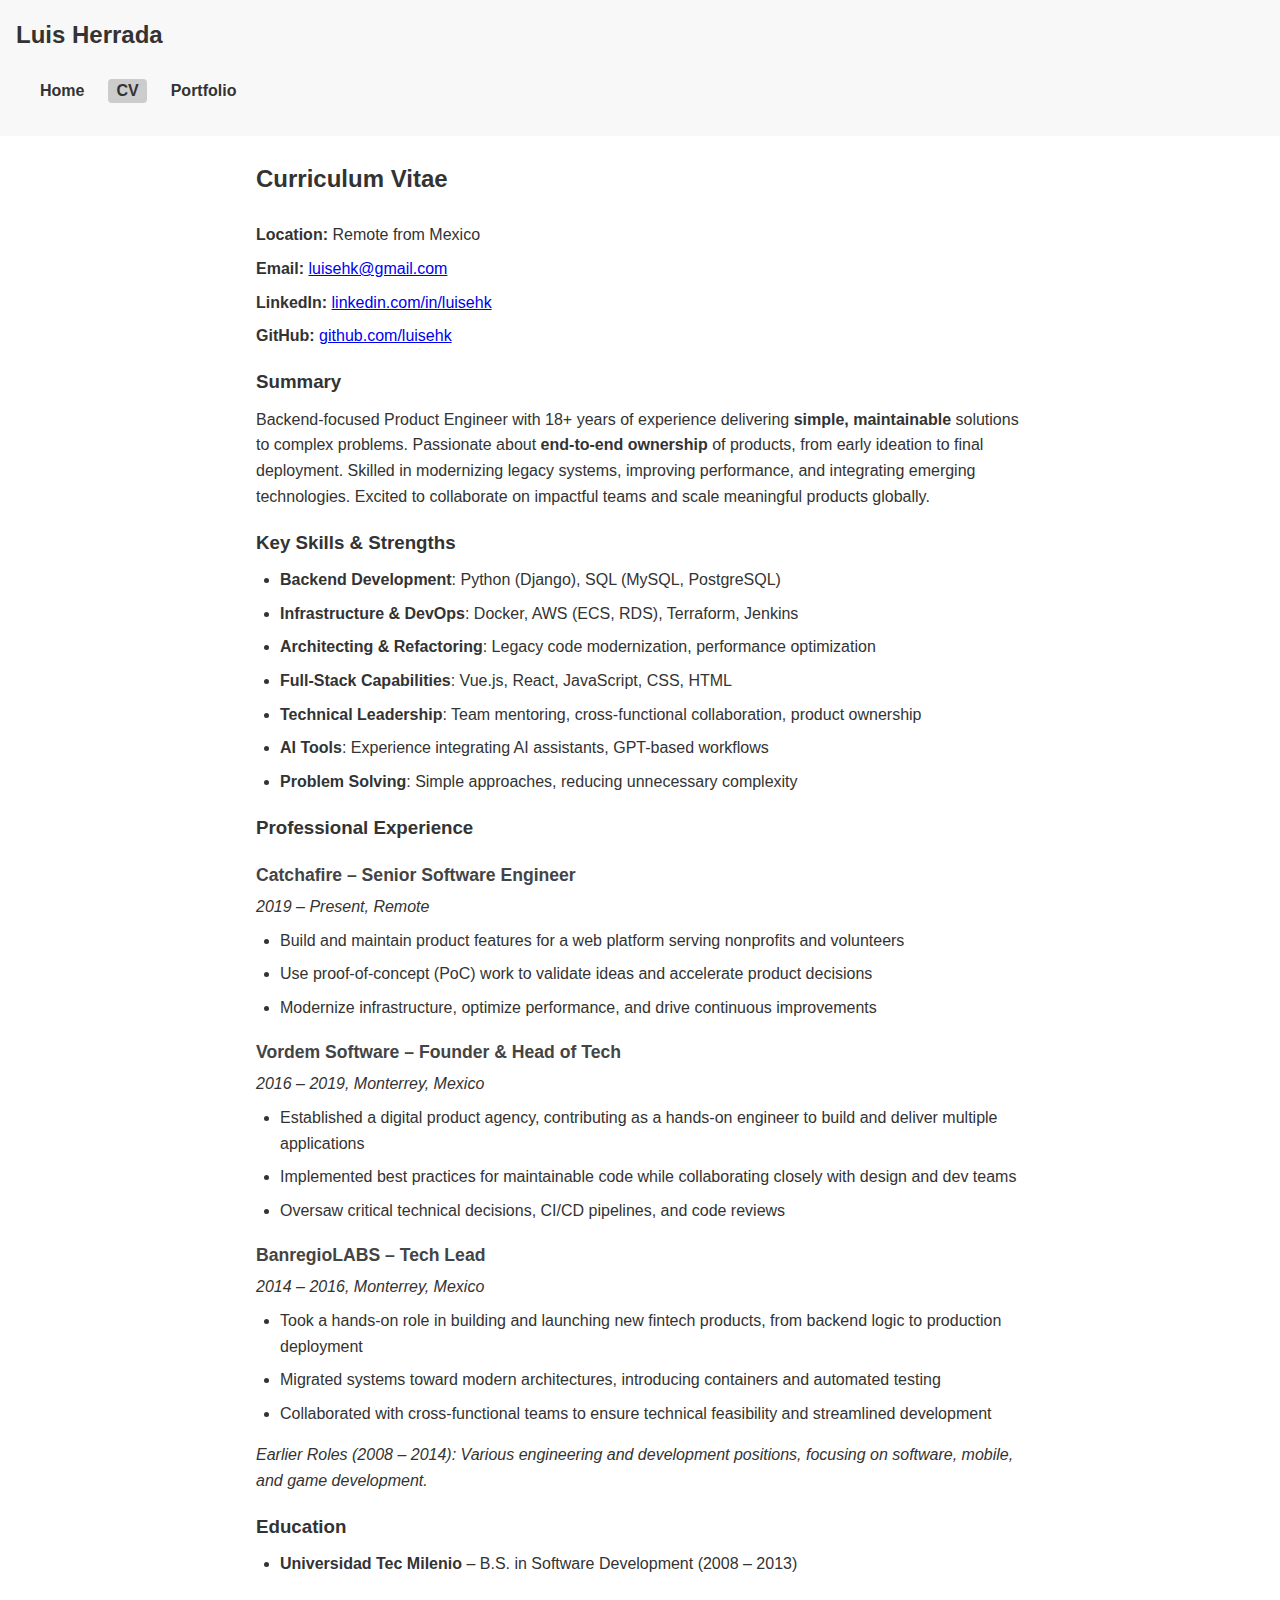
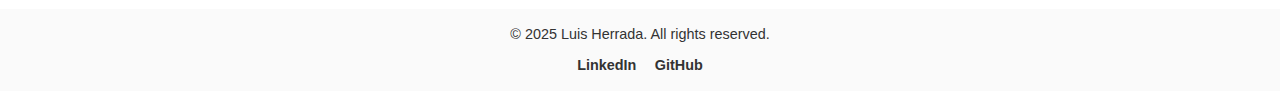
==== cv.html @ 1f3eb452 "first version" ====
<!DOCTYPE html>
<html lang="en">
<head>
  <meta charset="UTF-8" />
  <meta name="viewport" content="width=device-width, initial-scale=1.0"/>
  <title>Luis Herrada | CV</title>
  <link rel="stylesheet" href="style.css" />
</head>
<body>
  <header>
    <h1 class="site-title">Luis Herrada</h1>
    <nav>
      <ul>
        <li><a href="index.html">Home</a></li>
        <li><a href="cv.html" class="active">CV</a></li>
        <li><a href="portfolio.html">Portfolio</a></li>
      </ul>
    </nav>
  </header>

  <main>
    <section class="cv-content">
      <h2>Curriculum Vitae</h2>
      <p><strong>Location:</strong> Remote from Mexico</p>
      <p><strong>Email:</strong> <a href="mailto:luisehk@gmail.com">luisehk@gmail.com</a></p>
      <p><strong>LinkedIn:</strong> <a href="https://www.linkedin.com/in/luisehk" target="_blank">linkedin.com/in/luisehk</a></p>
      <p><strong>GitHub:</strong> <a href="https://github.com/luisehk" target="_blank">github.com/luisehk</a></p>

      <!-- Summary -->
      <h3>Summary</h3>
      <p>
        Backend-focused Product Engineer with 18+ years of experience delivering
        <strong>simple, maintainable</strong> solutions to complex problems.
        Passionate about <strong>end-to-end ownership</strong> of products, from early
        ideation to final deployment. Skilled in modernizing legacy systems,
        improving performance, and integrating emerging technologies. Excited to
        collaborate on impactful teams and scale meaningful products globally.
      </p>

      <!-- Key Skills & Strengths (Restored) -->
      <h3>Key Skills & Strengths</h3>
      <ul>
        <li><strong>Backend Development</strong>: Python (Django), SQL (MySQL, PostgreSQL)</li>
        <li><strong>Infrastructure & DevOps</strong>: Docker, AWS (ECS, RDS), Terraform, Jenkins</li>
        <li><strong>Architecting & Refactoring</strong>: Legacy code modernization, performance optimization</li>
        <li><strong>Full-Stack Capabilities</strong>: Vue.js, React, JavaScript, CSS, HTML</li>
        <li><strong>Technical Leadership</strong>: Team mentoring, cross-functional collaboration, product ownership</li>
        <li><strong>AI Tools</strong>: Experience integrating AI assistants, GPT-based workflows</li>
        <li><strong>Problem Solving</strong>: Simple approaches, reducing unnecessary complexity</li>
      </ul>

      <!-- Professional Experience (Minimalist) -->
      <h3>Professional Experience</h3>

      <h4>Catchafire – Senior Software Engineer</h4>
      <p><em>2019 – Present, Remote</em></p>
      <ul>
        <li>Build and maintain product features for a web platform serving nonprofits and volunteers</li>
        <li>Use proof-of-concept (PoC) work to validate ideas and accelerate product decisions</li>
        <li>Modernize infrastructure, optimize performance, and drive continuous improvements</li>
      </ul>

      <h4>Vordem Software – Founder &amp; Head of Tech</h4>
      <p><em>2016 – 2019, Monterrey, Mexico</em></p>
      <ul>
        <li>
          Established a digital product agency, contributing as a hands-on engineer 
          to build and deliver multiple applications
        </li>
        <li>
          Implemented best practices for maintainable code while collaborating 
          closely with design and dev teams
        </li>
        <li>
          Oversaw critical technical decisions, CI/CD pipelines, and code reviews
        </li>
      </ul>

      <h4>BanregioLABS – Tech Lead</h4>
      <p><em>2014 – 2016, Monterrey, Mexico</em></p>
      <ul>
        <li>
          Took a hands-on role in building and launching new fintech products, from 
          backend logic to production deployment
        </li>
        <li>
          Migrated systems toward modern architectures, introducing containers and 
          automated testing
        </li>
        <li>
          Collaborated with cross-functional teams to ensure technical feasibility and 
          streamlined development
        </li>
      </ul>

      <p>
        <em>
          Earlier Roles (2008 – 2014): Various engineering and development positions,
          focusing on software, mobile, and game development.
        </em>
      </p>

      <!-- Education -->
      <h3>Education</h3>
      <ul>
        <li>
          <strong>Universidad Tec Milenio</strong> – B.S. in Software Development (2008 – 2013)
        </li>
      </ul>
    </section>
  </main>

  <footer>
    <p>&copy; 2025 Luis Herrada. All rights reserved.</p>

		<div class="social-links">
			<a href="https://www.linkedin.com/in/luisehk" target="_blank">LinkedIn</a>
			<a href="https://github.com/luisehk" target="_blank">GitHub</a>
		</div>
  </footer>
</body>
</html>
---- style.css ----
/* Global resets & font styles */
* {
  margin: 0;
  padding: 0;
  box-sizing: border-box;
}

body {
  font-family: "Arial", sans-serif;
  color: #333;
  background: #fff;
  line-height: 1.6;
}

header, nav, footer {
  background: #f8f8f8;
  padding: 1em;
}

.site-title {
  font-size: 1.5rem;
  margin-bottom: 0.5rem;
}

nav ul {
  display: flex;
  list-style: none;
  gap: 1em;
}

nav a {
  text-decoration: none;
  color: #333;
  font-weight: bold;
  padding: 0.2em 0.5em;
}

nav a:hover {
  background: #ddd;
  border-radius: 4px;
}

.active {
  background: #ccc;
  border-radius: 4px;
}

main {
  margin: 1.5em auto;
  max-width: 800px;
  padding: 0 1em;
}

h1, h2 {
  margin-bottom: 1em;
}

section {
  margin-bottom: 2em;
}

.interests ul, .portfolio ul, .cv-content ul {
  list-style: disc;
  margin-left: 1.5em;
  margin-bottom: 1em;
}

.cta {
  margin-top: 2em;
  text-align: center;
}

.button {
  display: inline-block;
  padding: 0.7em 1.2em;
  background: #333;
  color: #fff;
  text-decoration: none;
  border-radius: 4px;
}

.button:hover {
  background: #555;
}

footer {
  text-align: center;
  font-size: 0.9rem;
  padding: 1em 0;
  background: #FAFAFA; /* If you’re using a light gray or near-white background */
}

.social-links {
  margin-top: 0.5em;
}

.social-links a {
  margin: 0 0.5em;
  text-decoration: none;
  color: #333; /* Or your accent color, e.g., #009688 */
  font-weight: bold;
}

.social-links a:hover {
  color: #009688; /* Hover state can match your accent color */
}

/* Profile pic styling (Home page) */
.profile-pic {
  max-width: 150px;
  border-radius: 50%;
  display: block;
  margin: 0 auto 1em;
}

/* Portfolio gallery */
.gallery {
  display: grid;
  grid-template-columns: repeat(auto-fill, minmax(250px, 1fr));
  gap: 1em;
  margin-top: 1em;
}

.screenshot {
  border: 1px solid #ccc;
  padding: 1em;
  background-color: #fafafa;
  border-radius: 4px;
  transition: box-shadow 0.2s ease-in-out;
}

.screenshot:hover {
  box-shadow: 0 2px 8px rgba(0, 0, 0, 0.1);
}

.screenshot img {
  width: 100%;
  height: auto;
  display: block;
  margin-bottom: 0.5em;
  border-radius: 4px;
}

.screenshot h3 {
  margin-bottom: 0.3em;
  font-size: 1.1rem;
  color: #333;
}

.screenshot p {
  font-size: 0.95rem;
  line-height: 1.4;
}

/* CV Content */
.cv-content h2 {
  margin-top: 0;
  margin-bottom: 1em;
}

.cv-content h3 {
  margin-top: 1em;
  margin-bottom: 0.5em;
}

.cv-content h4 {
  margin-top: 1em;
  margin-bottom: 0.3em;
  font-size: 1.1rem;
  color: #444;
}

.cv-content p, .cv-content li {
  margin-bottom: 0.5em;
}
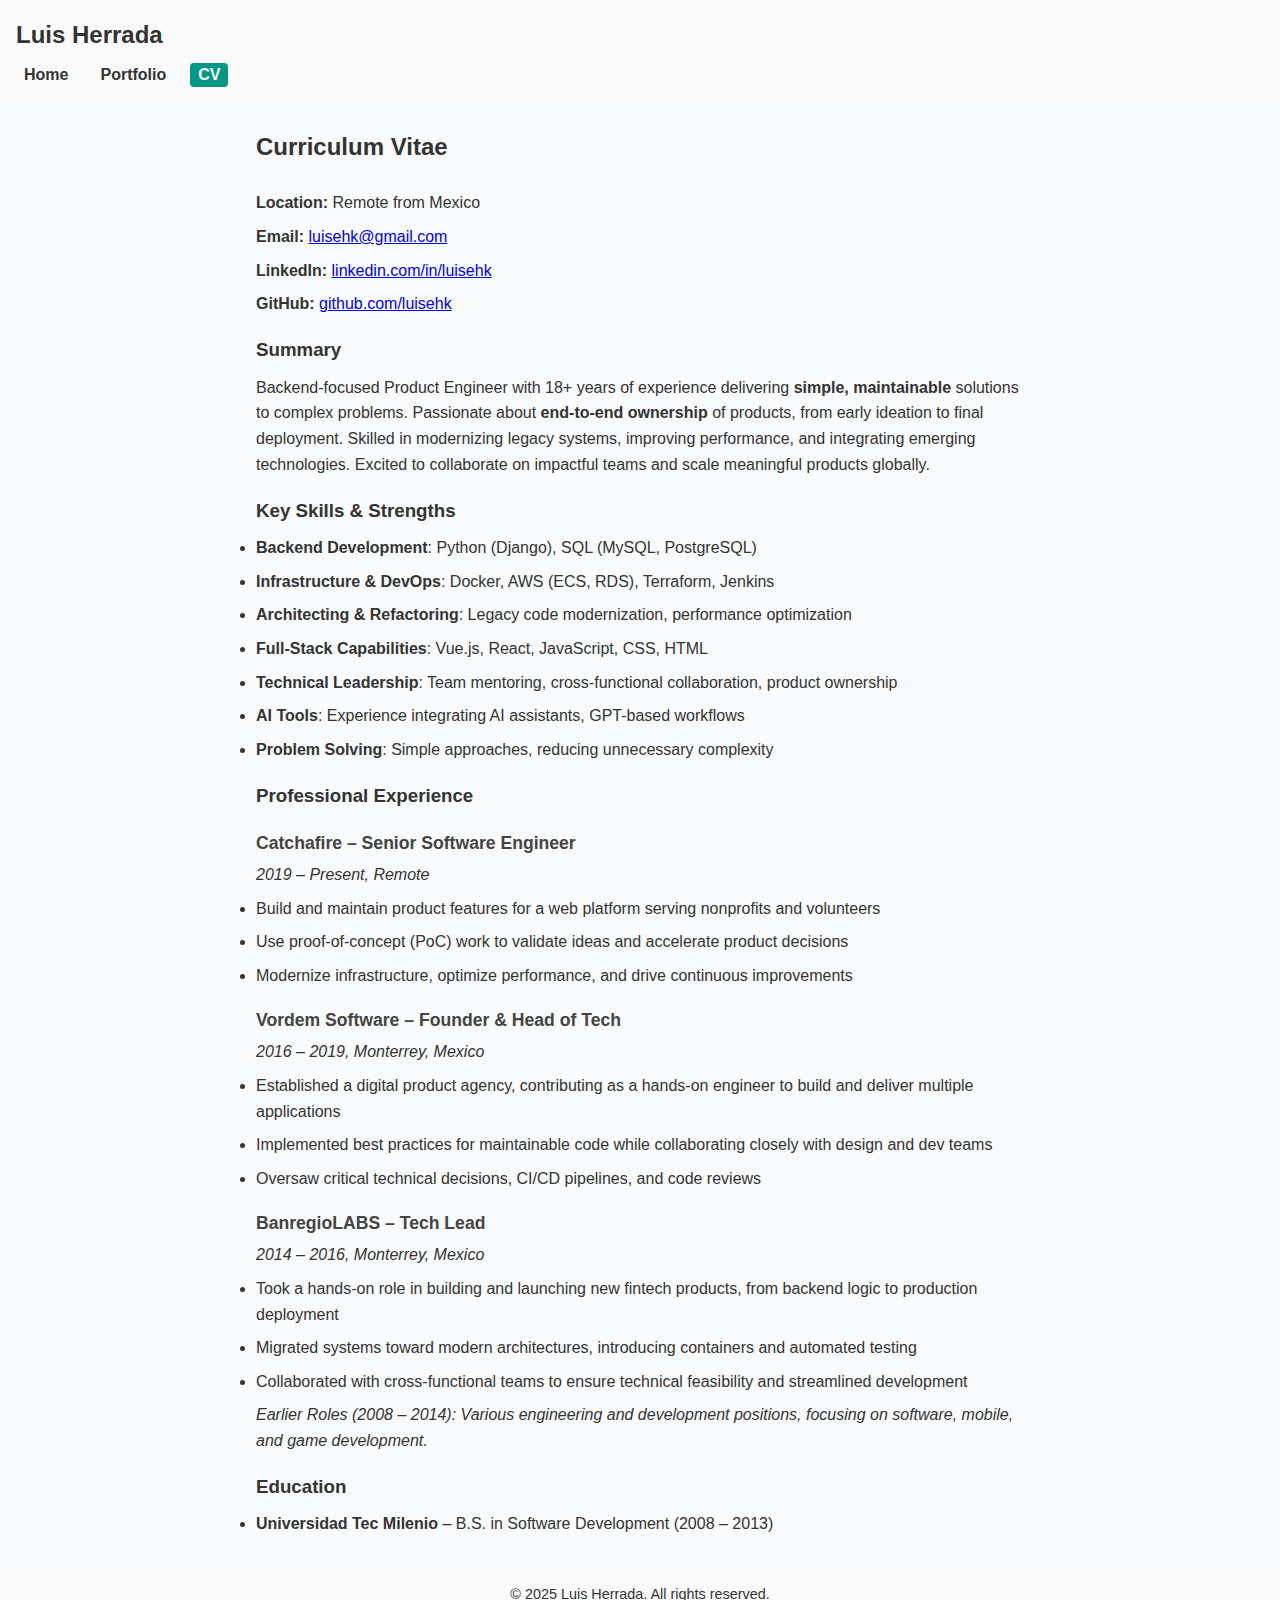
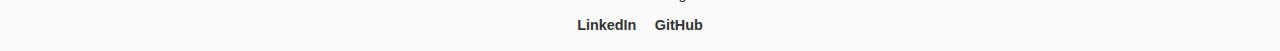
==== commit c6ac24dd: "portfolio is working" ====
--- a/cv.html
+++ b/cv.html
@@ -12,8 +12,8 @@
     <nav>
       <ul>
         <li><a href="index.html">Home</a></li>
+        <li><a href="portfolio.html">Portfolio</a></li>
         <li><a href="cv.html" class="active">CV</a></li>
-        <li><a href="portfolio.html">Portfolio</a></li>
       </ul>
     </nav>
   </header>
--- a/style.css
+++ b/style.css
@@ -1,4 +1,4 @@
-/* Global resets & font styles */
+/* GLOBAL RESETS & BODY */
 * {
   margin: 0;
   padding: 0;
@@ -7,13 +7,20 @@
 
 body {
   font-family: "Arial", sans-serif;
-  color: #333;
-  background: #fff;
+  background: #F9FAFB;  /* near-white background */
+  color: #333;
   line-height: 1.6;
 }
 
-header, nav, footer {
-  background: #f8f8f8;
+img {
+  display: block;
+  max-width: 100%;
+  height: auto;
+}
+
+/* HEADER & NAV */
+header, footer {
+  background: #FAFAFA;
   padding: 1em;
 }
 
@@ -33,18 +40,22 @@
   color: #333;
   font-weight: bold;
   padding: 0.2em 0.5em;
+  transition: background 0.2s ease;
 }
 
 nav a:hover {
-  background: #ddd;
+  background: #009688; /* teal */
+  color: #fff;
   border-radius: 4px;
 }
 
 .active {
-  background: #ccc;
-  border-radius: 4px;
-}
-
+  background: #009688;
+  color: #fff;
+  border-radius: 4px;
+}
+
+/* MAIN CONTENT WRAPPER */
 main {
   margin: 1.5em auto;
   max-width: 800px;
@@ -59,53 +70,7 @@
   margin-bottom: 2em;
 }
 
-.interests ul, .portfolio ul, .cv-content ul {
-  list-style: disc;
-  margin-left: 1.5em;
-  margin-bottom: 1em;
-}
-
-.cta {
-  margin-top: 2em;
-  text-align: center;
-}
-
-.button {
-  display: inline-block;
-  padding: 0.7em 1.2em;
-  background: #333;
-  color: #fff;
-  text-decoration: none;
-  border-radius: 4px;
-}
-
-.button:hover {
-  background: #555;
-}
-
-footer {
-  text-align: center;
-  font-size: 0.9rem;
-  padding: 1em 0;
-  background: #FAFAFA; /* If you’re using a light gray or near-white background */
-}
-
-.social-links {
-  margin-top: 0.5em;
-}
-
-.social-links a {
-  margin: 0 0.5em;
-  text-decoration: none;
-  color: #333; /* Or your accent color, e.g., #009688 */
-  font-weight: bold;
-}
-
-.social-links a:hover {
-  color: #009688; /* Hover state can match your accent color */
-}
-
-/* Profile pic styling (Home page) */
+/* PROFILE PIC (HOME PAGE) */
 .profile-pic {
   max-width: 150px;
   border-radius: 50%;
@@ -113,7 +78,67 @@
   margin: 0 auto 1em;
 }
 
-/* Portfolio gallery */
+/* BUTTON */
+.button {
+  display: inline-block;
+  padding: 0.7em 1.2em;
+  background: #009688; /* teal */
+  color: #fff;
+  text-decoration: none;
+  border-radius: 4px;
+  transition: background 0.2s ease;
+}
+
+.button:hover {
+  background: #FF6B6B; /* coral */
+  color: #fff;
+}
+
+/* FOOTER */
+footer {
+  text-align: center;
+  font-size: 0.9rem;
+  padding: 1em 0;
+}
+
+.social-links {
+  margin-top: 0.5em;
+}
+
+.social-links a {
+  margin: 0 0.5em;
+  text-decoration: none;
+  color: #333;
+  font-weight: bold;
+}
+.social-links a:hover {
+  color: #009688;
+}
+
+/* CV PAGE */
+.cv-content h2 {
+  margin-top: 0;
+  margin-bottom: 1em;
+}
+
+.cv-content h3 {
+  margin-top: 1em;
+  margin-bottom: 0.5em;
+}
+
+.cv-content h4 {
+  margin-top: 1em;
+  margin-bottom: 0.3em;
+  font-size: 1.1rem;
+  color: #444;
+}
+
+.cv-content p,
+.cv-content li {
+  margin-bottom: 0.5em;
+}
+
+/* PORTFOLIO GALLERY */
 .gallery {
   display: grid;
   grid-template-columns: repeat(auto-fill, minmax(250px, 1fr));
@@ -122,9 +147,9 @@
 }
 
 .screenshot {
-  border: 1px solid #ccc;
+  border: 1px solid #ddd;
+  background-color: #fafafa;
   padding: 1em;
-  background-color: #fafafa;
   border-radius: 4px;
   transition: box-shadow 0.2s ease-in-out;
 }
@@ -133,15 +158,8 @@
   box-shadow: 0 2px 8px rgba(0, 0, 0, 0.1);
 }
 
-.screenshot img {
-  width: 100%;
-  height: auto;
-  display: block;
-  margin-bottom: 0.5em;
-  border-radius: 4px;
-}
-
 .screenshot h3 {
+  margin-top: 0.5em;
   margin-bottom: 0.3em;
   font-size: 1.1rem;
   color: #333;
@@ -152,26 +170,78 @@
   line-height: 1.4;
 }
 
-/* CV Content */
-.cv-content h2 {
-  margin-top: 0;
+/* THUMBNAIL CONTAINER / CROPPING */
+.thumbnail-container {
+  width: 100%;
+  aspect-ratio: 16 / 9;  /* or 1 / 1 for a square */
+  overflow: hidden;
+  border-radius: 4px;
+  margin-bottom: 0.5em;
+}
+
+.thumbnail {
+  width: 100%;
+  height: 100%;
+  object-fit: cover;
+  object-position: center;
+}
+
+/* LIGHTBOX OVERLAY (JS approach) */
+.lightbox {
+  display: none; 
+  position: fixed;
+  z-index: 999;
+  left: 0;
+  top: 0;
+  width: 100%;
+  height: 100%;
+  background-color: rgba(0, 0, 0, 0.8);
+  padding: 2em 1em;
+  overflow-y: auto; 
+}
+
+/* When .show is added by JS, we display the overlay */
+.lightbox.show {
+  display: block;
+}
+
+.lightbox-content {
+  background-color: #fff;
+  margin: 3em auto;
+  max-width: 800px;
+  padding: 2em 1em 1em;
+  border-radius: 8px;
+  position: relative;
+}
+
+/* The container for images inside the modal */
+.lightbox-images {
+  display: flex;
+  flex-direction: column;
+  gap: 1.5em;
+}
+
+/* A subtle divider between images */
+.lightbox-images img:not(:last-child) {
+  border-bottom: 1px solid #ccc;
+  padding-bottom: 1em;
   margin-bottom: 1em;
 }
 
-.cv-content h3 {
-  margin-top: 1em;
-  margin-bottom: 0.5em;
-}
-
-.cv-content h4 {
-  margin-top: 1em;
-  margin-bottom: 0.3em;
-  font-size: 1.1rem;
-  color: #444;
-}
-
-.cv-content p, .cv-content li {
-  margin-bottom: 0.5em;
-}
-
-
+/* Close link styling */
+.close-btn {
+  color: #333;
+  text-decoration: none;
+  font-size: 1.2rem;
+  font-weight: bold;
+  position: absolute;
+  top: 1em;
+  right: 1em;
+  background: #eee;
+  padding: 0.5em 0.75em;
+  border-radius: 4px;
+}
+.close-btn:hover {
+  background: #FF6B6B;
+  color: #fff;
+}
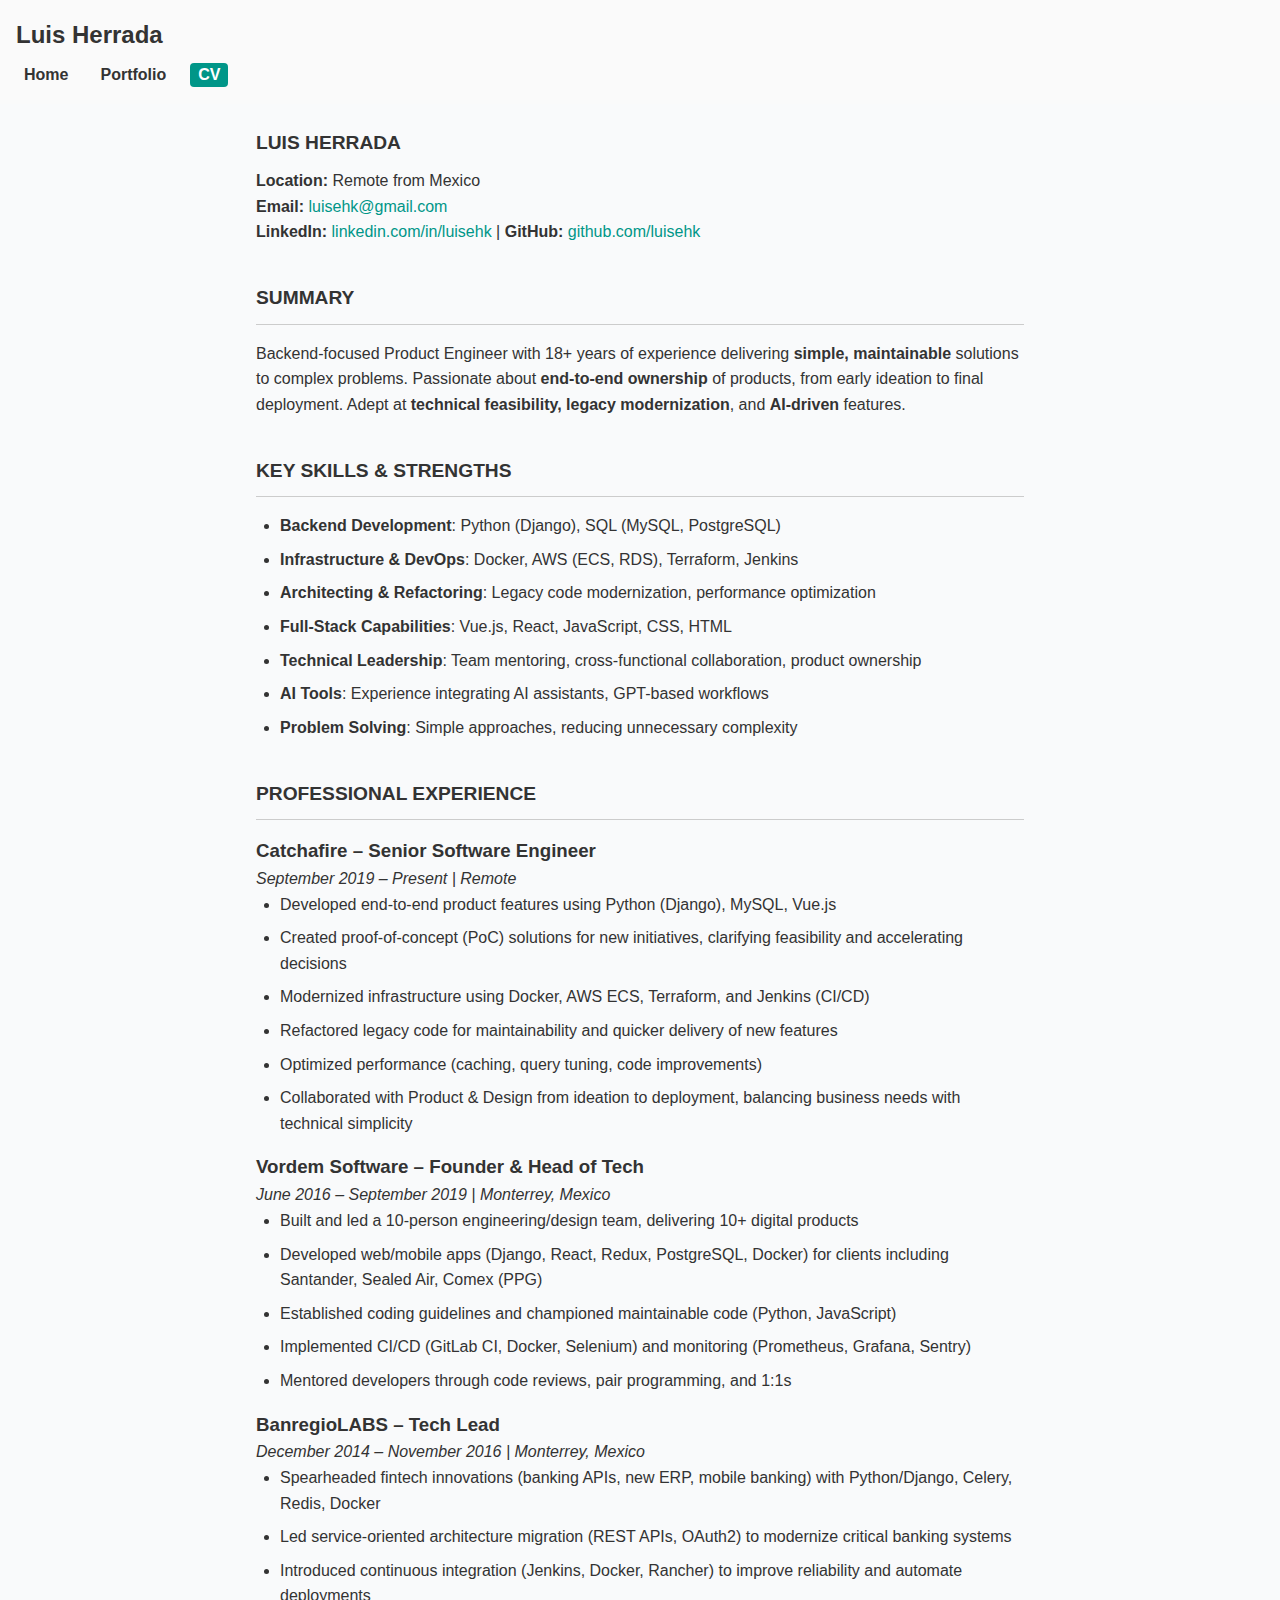
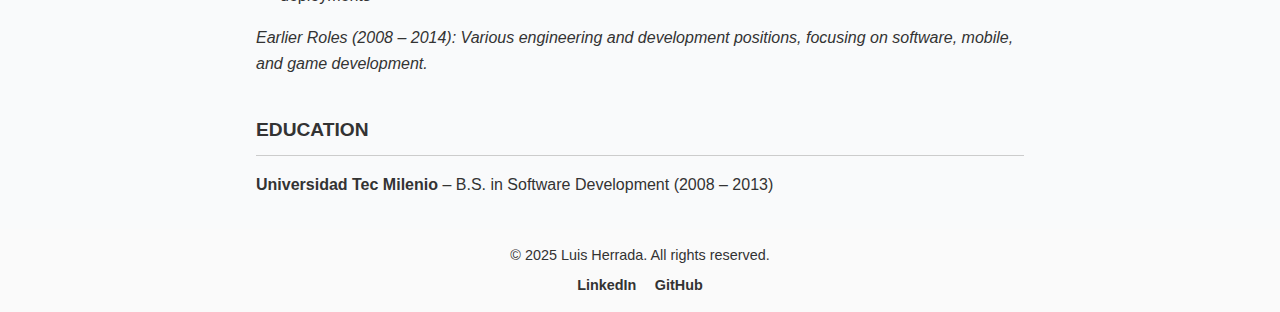
==== commit 2c863dc8: "fix cv and home styling" ====
--- a/cv.html
+++ b/cv.html
@@ -20,25 +20,25 @@
 
   <main>
     <section class="cv-content">
-      <h2>Curriculum Vitae</h2>
-      <p><strong>Location:</strong> Remote from Mexico</p>
-      <p><strong>Email:</strong> <a href="mailto:luisehk@gmail.com">luisehk@gmail.com</a></p>
-      <p><strong>LinkedIn:</strong> <a href="https://www.linkedin.com/in/luisehk" target="_blank">linkedin.com/in/luisehk</a></p>
-      <p><strong>GitHub:</strong> <a href="https://github.com/luisehk" target="_blank">github.com/luisehk</a></p>
 
-      <!-- Summary -->
-      <h3>Summary</h3>
+      <h2 class="name-heading">LUIS HERRADA</h2>
+      <p><strong>Location:</strong> Remote from Mexico <br>
+      <strong>Email:</strong> <a href="mailto:luisehk@gmail.com">luisehk@gmail.com</a> <br>
+      <strong>LinkedIn:</strong> <a href="https://www.linkedin.com/in/luisehk" target="_blank">linkedin.com/in/luisehk</a> |
+      <strong>GitHub:</strong> <a href="https://github.com/luisehk" target="_blank">github.com/luisehk</a></p>
+
+      <h2 class="section-header">SUMMARY</h2>
+      <hr class="section-divider" />
       <p>
         Backend-focused Product Engineer with 18+ years of experience delivering
         <strong>simple, maintainable</strong> solutions to complex problems.
         Passionate about <strong>end-to-end ownership</strong> of products, from early
-        ideation to final deployment. Skilled in modernizing legacy systems,
-        improving performance, and integrating emerging technologies. Excited to
-        collaborate on impactful teams and scale meaningful products globally.
+        ideation to final deployment. Adept at <strong>technical feasibility, legacy
+        modernization</strong>, and <strong>AI-driven</strong> features.
       </p>
 
-      <!-- Key Skills & Strengths (Restored) -->
-      <h3>Key Skills & Strengths</h3>
+      <h2 class="section-header">KEY SKILLS & STRENGTHS</h2>
+      <hr class="section-divider" />
       <ul>
         <li><strong>Backend Development</strong>: Python (Django), SQL (MySQL, PostgreSQL)</li>
         <li><strong>Infrastructure & DevOps</strong>: Docker, AWS (ECS, RDS), Terraform, Jenkins</li>
@@ -49,48 +49,36 @@
         <li><strong>Problem Solving</strong>: Simple approaches, reducing unnecessary complexity</li>
       </ul>
 
-      <!-- Professional Experience (Minimalist) -->
-      <h3>Professional Experience</h3>
+      <h2 class="section-header">PROFESSIONAL EXPERIENCE</h2>
+      <hr class="section-divider" />
 
-      <h4>Catchafire – Senior Software Engineer</h4>
-      <p><em>2019 – Present, Remote</em></p>
+      <h3>Catchafire – Senior Software Engineer</h3>
+      <p><em>September 2019 – Present | Remote</em></p>
       <ul>
-        <li>Build and maintain product features for a web platform serving nonprofits and volunteers</li>
-        <li>Use proof-of-concept (PoC) work to validate ideas and accelerate product decisions</li>
-        <li>Modernize infrastructure, optimize performance, and drive continuous improvements</li>
+        <li>Developed end-to-end product features using Python (Django), MySQL, Vue.js</li>
+        <li>Created proof-of-concept (PoC) solutions for new initiatives, clarifying feasibility and accelerating decisions</li>
+        <li>Modernized infrastructure using Docker, AWS ECS, Terraform, and Jenkins (CI/CD)</li>
+        <li>Refactored legacy code for maintainability and quicker delivery of new features</li>
+        <li>Optimized performance (caching, query tuning, code improvements)</li>
+        <li>Collaborated with Product & Design from ideation to deployment, balancing business needs with technical simplicity</li>
       </ul>
 
-      <h4>Vordem Software – Founder &amp; Head of Tech</h4>
-      <p><em>2016 – 2019, Monterrey, Mexico</em></p>
+      <h3>Vordem Software – Founder &amp; Head of Tech</h3>
+      <p><em>June 2016 – September 2019 | Monterrey, Mexico</em></p>
       <ul>
-        <li>
-          Established a digital product agency, contributing as a hands-on engineer 
-          to build and deliver multiple applications
-        </li>
-        <li>
-          Implemented best practices for maintainable code while collaborating 
-          closely with design and dev teams
-        </li>
-        <li>
-          Oversaw critical technical decisions, CI/CD pipelines, and code reviews
-        </li>
+        <li>Built and led a 10-person engineering/design team, delivering 10+ digital products</li>
+        <li>Developed web/mobile apps (Django, React, Redux, PostgreSQL, Docker) for clients including Santander, Sealed Air, Comex (PPG)</li>
+        <li>Established coding guidelines and championed maintainable code (Python, JavaScript)</li>
+        <li>Implemented CI/CD (GitLab CI, Docker, Selenium) and monitoring (Prometheus, Grafana, Sentry)</li>
+        <li>Mentored developers through code reviews, pair programming, and 1:1s</li>
       </ul>
 
-      <h4>BanregioLABS – Tech Lead</h4>
-      <p><em>2014 – 2016, Monterrey, Mexico</em></p>
+      <h3>BanregioLABS – Tech Lead</h3>
+      <p><em>December 2014 – November 2016 | Monterrey, Mexico</em></p>
       <ul>
-        <li>
-          Took a hands-on role in building and launching new fintech products, from 
-          backend logic to production deployment
-        </li>
-        <li>
-          Migrated systems toward modern architectures, introducing containers and 
-          automated testing
-        </li>
-        <li>
-          Collaborated with cross-functional teams to ensure technical feasibility and 
-          streamlined development
-        </li>
+        <li>Spearheaded fintech innovations (banking APIs, new ERP, mobile banking) with Python/Django, Celery, Redis, Docker</li>
+        <li>Led service-oriented architecture migration (REST APIs, OAuth2) to modernize critical banking systems</li>
+        <li>Introduced continuous integration (Jenkins, Docker, Rancher) to improve reliability and automate deployments</li>
       </ul>
 
       <p>
@@ -100,23 +88,19 @@
         </em>
       </p>
 
-      <!-- Education -->
-      <h3>Education</h3>
-      <ul>
-        <li>
-          <strong>Universidad Tec Milenio</strong> – B.S. in Software Development (2008 – 2013)
-        </li>
-      </ul>
+      <h2 class="section-header">EDUCATION</h2>
+      <hr class="section-divider" />
+      <p><strong>Universidad Tec Milenio</strong> – B.S. in Software Development (2008 – 2013)</p>
+
     </section>
   </main>
 
   <footer>
     <p>&copy; 2025 Luis Herrada. All rights reserved.</p>
-
-		<div class="social-links">
-			<a href="https://www.linkedin.com/in/luisehk" target="_blank">LinkedIn</a>
-			<a href="https://github.com/luisehk" target="_blank">GitHub</a>
-		</div>
+    <div class="social-links">
+      <a href="https://www.linkedin.com/in/luisehk" target="_blank">LinkedIn</a>
+      <a href="https://github.com/luisehk" target="_blank">GitHub</a>
+    </div>
   </footer>
 </body>
 </html>
--- a/style.css
+++ b/style.css
@@ -18,7 +18,7 @@
   height: auto;
 }
 
-/* HEADER & NAV */
+/* HEADER & FOOTER */
 header, footer {
   background: #FAFAFA;
   padding: 1em;
@@ -44,7 +44,7 @@
 }
 
 nav a:hover {
-  background: #009688; /* teal */
+  background: #009688; /* teal accent */
   color: #fff;
   border-radius: 4px;
 }
@@ -62,15 +62,28 @@
   padding: 0 1em;
 }
 
-h1, h2 {
-  margin-bottom: 1em;
-}
-
-section {
-  margin-bottom: 2em;
-}
-
-/* PROFILE PIC (HOME PAGE) */
+/* FOOTER */
+footer {
+  text-align: center;
+  font-size: 0.9rem;
+  padding: 1em 0;
+}
+
+.social-links {
+  margin-top: 0.5em;
+}
+
+.social-links a {
+  margin: 0 0.5em;
+  text-decoration: none;
+  color: #333;
+  font-weight: bold;
+}
+.social-links a:hover {
+  color: #009688;
+}
+
+/* HOME PAGE (index.html) */
 .profile-pic {
   max-width: 150px;
   border-radius: 50%;
@@ -78,7 +91,19 @@
   margin: 0 auto 1em;
 }
 
-/* BUTTON */
+/* Home page sections */
+.intro,
+.personal-touch {
+  margin-bottom: 2em; /* Add vertical spacing between these sections */
+}
+
+/* CTA container, for spacing above/below the button */
+.cta {
+  margin: 2em 0;      /* or margin-top: 2em; margin-bottom: 2em; */
+  text-align: center; /* Center the button */
+}
+
+/* BUTTON (general usage) */
 .button {
   display: inline-block;
   padding: 0.7em 1.2em;
@@ -88,57 +113,65 @@
   border-radius: 4px;
   transition: background 0.2s ease;
 }
-
 .button:hover {
   background: #FF6B6B; /* coral */
   color: #fff;
 }
 
-/* FOOTER */
-footer {
-  text-align: center;
-  font-size: 0.9rem;
-  padding: 1em 0;
-}
-
-.social-links {
-  margin-top: 0.5em;
-}
-
-.social-links a {
-  margin: 0 0.5em;
-  text-decoration: none;
-  color: #333;
-  font-weight: bold;
-}
-.social-links a:hover {
-  color: #009688;
-}
-
-/* CV PAGE */
-.cv-content h2 {
-  margin-top: 0;
+/* CV PAGE (cv.html) */
+
+/* Container for CV content */
+.cv-content {
+  margin-bottom: 2em;
+}
+
+/* Custom link color within CV to avoid default blue/purple */
+.cv-content a,
+.cv-content a:visited {
+  color: #009688;  /* teal for links in the CV */
+  text-decoration: none;
+}
+.cv-content a:hover {
+  text-decoration: underline;
+}
+
+/* Name Heading (optional styling) */
+.name-heading {
+  font-size: 1.2rem;
+  text-transform: uppercase;
+  margin-bottom: 0.5em;
+}
+
+/* Section Headers: uppercase, bigger */
+.section-header {
+  text-transform: uppercase;
+  font-size: 1.2rem;
+  font-weight: bold;
+  margin-top: 2em;   /* Spacing before new section */
+  margin-bottom: 0.5em;
+}
+
+/* Divider between sections */
+.section-divider {
+  border: none;
+  border-top: 1px solid #ccc;
   margin-bottom: 1em;
 }
 
-.cv-content h3 {
-  margin-top: 1em;
-  margin-bottom: 0.5em;
-}
-
-.cv-content h4 {
-  margin-top: 1em;
-  margin-bottom: 0.3em;
-  font-size: 1.1rem;
-  color: #444;
-}
-
-.cv-content p,
+/* Indent bullet points clearly */
+.cv-content ul {
+  list-style: disc;
+  margin-left: 1.5em;
+  margin-bottom: 1em;
+}
+
 .cv-content li {
   margin-bottom: 0.5em;
 }
 
-/* PORTFOLIO GALLERY */
+/* PORTFOLIO PAGE (portfolio.html) */
+
+/* Gallery grid for projects */
 .gallery {
   display: grid;
   grid-template-columns: repeat(auto-fill, minmax(250px, 1fr));
@@ -153,7 +186,6 @@
   border-radius: 4px;
   transition: box-shadow 0.2s ease-in-out;
 }
-
 .screenshot:hover {
   box-shadow: 0 2px 8px rgba(0, 0, 0, 0.1);
 }
@@ -164,21 +196,19 @@
   font-size: 1.1rem;
   color: #333;
 }
-
 .screenshot p {
   font-size: 0.95rem;
   line-height: 1.4;
 }
 
-/* THUMBNAIL CONTAINER / CROPPING */
+/* Thumbnail container to crop images (using aspect-ratio) */
 .thumbnail-container {
   width: 100%;
-  aspect-ratio: 16 / 9;  /* or 1 / 1 for a square */
+  aspect-ratio: 16 / 9;  /* or 1 / 1 for squares */
   overflow: hidden;
   border-radius: 4px;
   margin-bottom: 0.5em;
 }
-
 .thumbnail {
   width: 100%;
   height: 100%;
@@ -186,7 +216,7 @@
   object-position: center;
 }
 
-/* LIGHTBOX OVERLAY (JS approach) */
+/* LIGHTBOX (JS-based approach for overlay modals) */
 .lightbox {
   display: none; 
   position: fixed;
@@ -200,7 +230,7 @@
   overflow-y: auto; 
 }
 
-/* When .show is added by JS, we display the overlay */
+/* Show the overlay when .show is added by JS */
 .lightbox.show {
   display: block;
 }
@@ -221,14 +251,14 @@
   gap: 1.5em;
 }
 
-/* A subtle divider between images */
+/* A subtle divider between multiple images */
 .lightbox-images img:not(:last-child) {
   border-bottom: 1px solid #ccc;
   padding-bottom: 1em;
   margin-bottom: 1em;
 }
 
-/* Close link styling */
+/* Close button in the overlay */
 .close-btn {
   color: #333;
   text-decoration: none;
